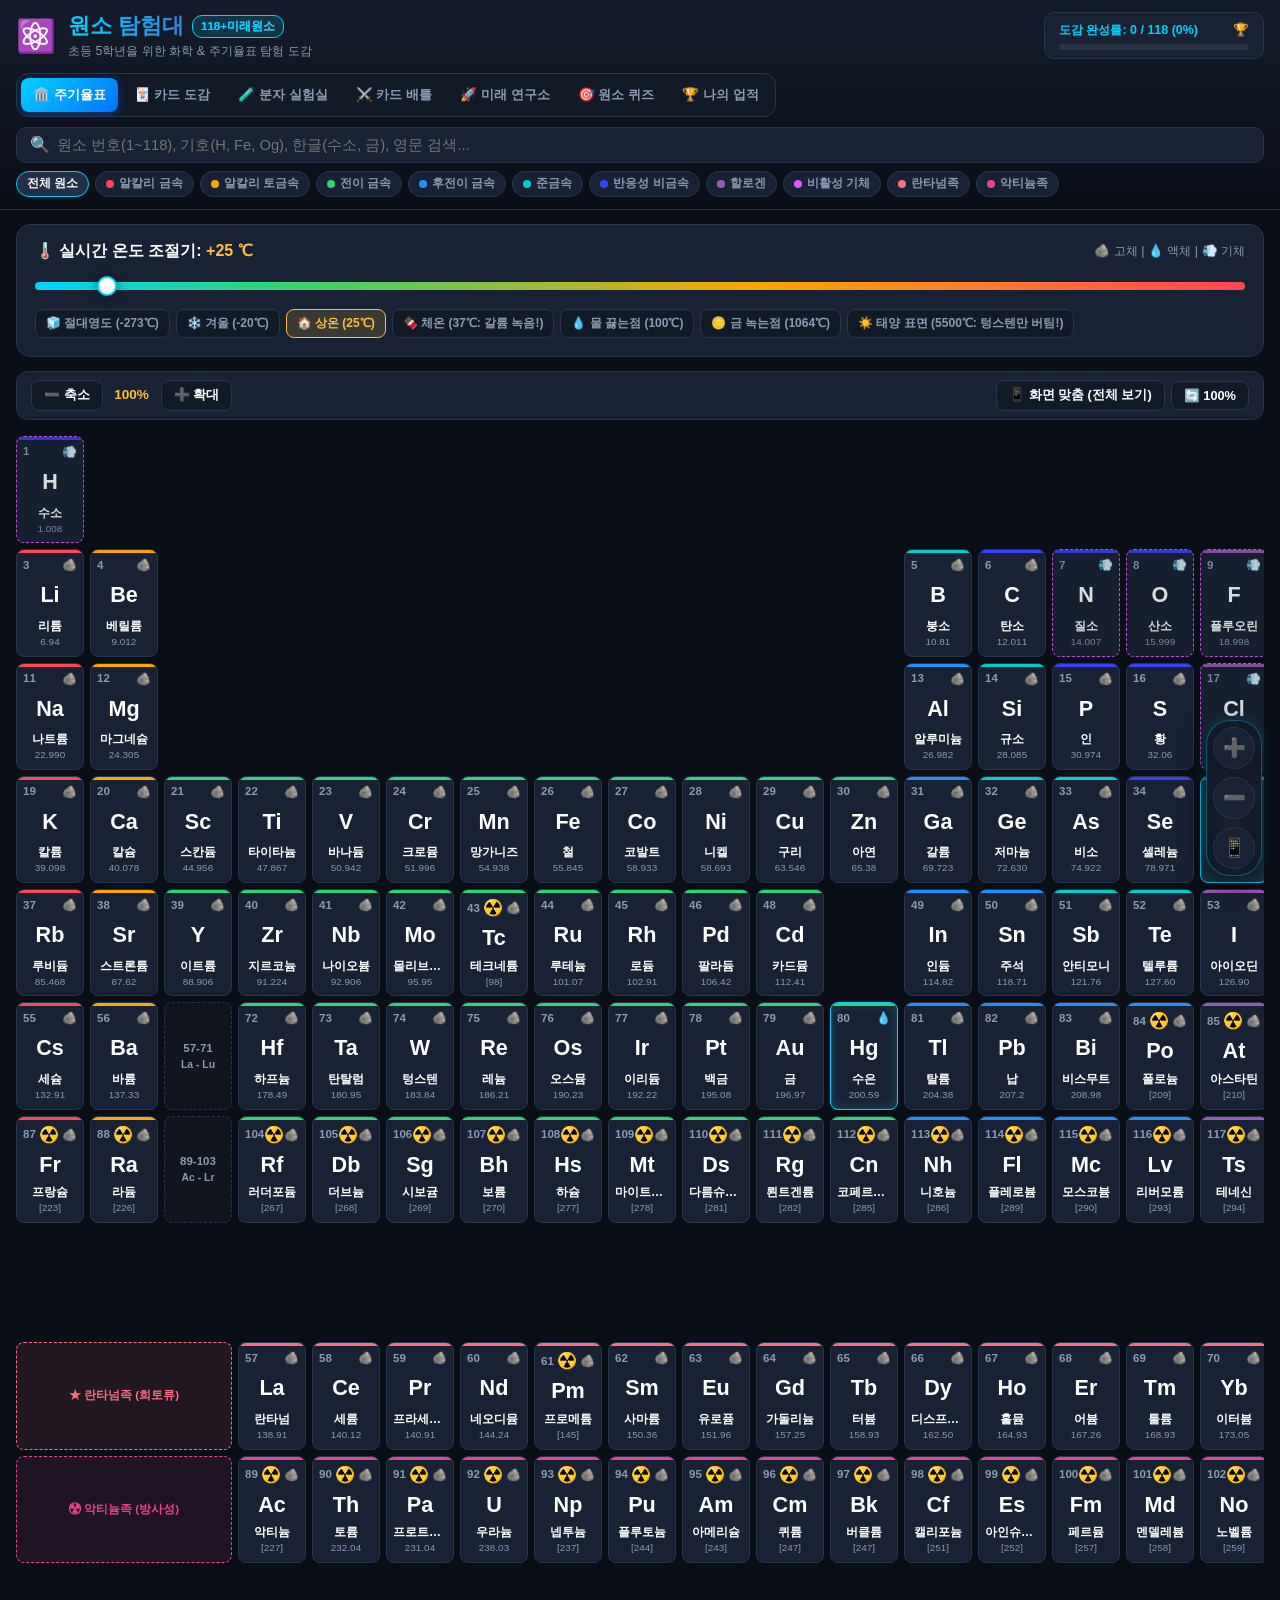
==== android/app/src/main/assets/www/index.html @ a55673cd "feat: 《나의 첫 주기율표 공부》 책 스타일 삽화 및 도감 개편" ====
<!DOCTYPE html>
<html lang="ko">
<head>
  <meta charset="UTF-8">
  <meta name="viewport" content="width=device-width, initial-scale=1.0, maximum-scale=1.0, user-scalable=no">
  <meta name="theme-color" content="#0a0e17">
  <meta name="description" content="초등학교 5학년을 위한 신나는 118개 원소 & 8주기 미래 원소 주기율표 탐험 앱">
  <meta http-equiv="Cache-Control" content="no-cache, no-store, must-revalidate">
  <meta http-equiv="Pragma" content="no-cache">
  <meta http-equiv="Expires" content="0">
  <title>원소 탐험대 : 118 원소 & 미지의 세계</title>
  <link rel="stylesheet" href="css/style.css?v=2.6.0">
  <link rel="manifest" href="manifest.json?v=2.6.0">
</head>
<body>

  <!-- 상단 헤더 -->
  <header class="app-header">
    <div class="header-top">
      <div class="app-branding">
        <div class="app-logo">⚛️</div>
        <div>
          <h1 class="app-title">원소 탐험대 <span class="title-badge">118+미래원소</span></h1>
          <p class="app-subtitle">초등 5학년을 위한 화학 & 주기율표 탐험 도감</p>
        </div>
      </div>

      <!-- 상단 도감 완성률 바 -->
      <div class="explorer-progress-box">
        <div class="progress-info-row">
          <span id="explorer-progress-label">도감 완성률: 0 / 118 (0%)</span>
          <span class="progress-trophy">🏆</span>
        </div>
        <div class="progress-track">
          <div id="explorer-progress-fill" class="progress-fill" style="width: 0%;"></div>
        </div>
      </div>

      <!-- 뷰 모드 탭 7개 -->
      <nav class="nav-tabs">
        <button class="nav-tab-btn active" data-view="view-table">🏛️ 주기율표</button>
        <button class="nav-tab-btn" data-view="view-cards">🃏 카드 도감</button>
        <button class="nav-tab-btn" data-view="view-molecule">🧪 분자 실험실</button>
        <button class="nav-tab-btn" data-view="view-battle">⚔️ 카드 배틀</button>
        <button class="nav-tab-btn" data-view="view-future">🚀 미래 연구소</button>
        <button class="nav-tab-btn" data-view="view-quiz">🎯 원소 퀴즈</button>
        <button class="nav-tab-btn" data-view="view-achievements">🏆 나의 업적</button>
      </nav>
    </div>

    <!-- 검색 & 필터 바 (테이블/도감 뷰에서만 노출) -->
    <div class="filter-bar">
      <div class="search-box-wrap">
        <span class="search-icon">🔍</span>
        <input type="text" id="search-input" class="search-input" placeholder="원소 번호(1~118), 기호(H, Fe, Og), 한글(수소, 금), 영문 검색...">
      </div>

      <div class="category-chips">
        <button class="chip-btn active" data-cat="all">전체 원소</button>
        <button class="chip-btn" data-cat="alkali-metal"><span class="dot" style="background:var(--cat-alkali-metal)"></span>알칼리 금속</button>
        <button class="chip-btn" data-cat="alkaline-earth"><span class="dot" style="background:var(--cat-alkaline-earth)"></span>알칼리 토금속</button>
        <button class="chip-btn" data-cat="transition-metal"><span class="dot" style="background:var(--cat-transition-metal)"></span>전이 금속</button>
        <button class="chip-btn" data-cat="post-transition"><span class="dot" style="background:var(--cat-post-transition)"></span>후전이 금속</button>
        <button class="chip-btn" data-cat="metalloid"><span class="dot" style="background:var(--cat-metalloid)"></span>준금속</button>
        <button class="chip-btn" data-cat="nonmetal"><span class="dot" style="background:var(--cat-nonmetal)"></span>반응성 비금속</button>
        <button class="chip-btn" data-cat="halogen"><span class="dot" style="background:var(--cat-halogen)"></span>할로겐</button>
        <button class="chip-btn" data-cat="noble-gas"><span class="dot" style="background:var(--cat-noble-gas)"></span>비활성 기체</button>
        <button class="chip-btn" data-cat="lanthanide"><span class="dot" style="background:var(--cat-lanthanide)"></span>란타넘족</button>
        <button class="chip-btn" data-cat="actinide"><span class="dot" style="background:var(--cat-actinide)"></span>악티늄족</button>
      </div>
    </div>
  </header>

  <!-- 메인 뷰 컨텐츠 영역 -->
  <main class="main-content">

    <!-- 1. 주기율표 뷰 (온도 슬라이더 포함) -->
    <section id="view-table" class="view-section active">
      <!-- 🌡️ 온도 조절기 바 -->
      <div class="temp-control-panel">
        <div class="temp-header">
          <span class="temp-title">🌡️ 실시간 온도 조절기: <b id="temp-display-val" style="color:var(--accent-gold);">+25 ℃</b></span>
          <span class="temp-legend">🪨 고체 | 💧 액체 | 💨 기체</span>
        </div>
        <div class="temp-slider-wrap">
          <input type="range" id="temp-slider-input" min="-273" max="5500" value="25" step="5" class="temp-slider">
        </div>
        <div class="temp-presets-row">
          <button class="temp-preset-btn" data-temp="-273">🧊 절대영도 (-273℃)</button>
          <button class="temp-preset-btn" data-temp="-20">❄️ 겨울 (-20℃)</button>
          <button class="temp-preset-btn active" data-temp="25">🏠 상온 (25℃)</button>
          <button class="temp-preset-btn" data-temp="37">🍫 체온 (37℃: 갈륨 녹음!)</button>
          <button class="temp-preset-btn" data-temp="100">💧 물 끓는점 (100℃)</button>
          <button class="temp-preset-btn" data-temp="1064">🪙 금 녹는점 (1064℃)</button>
          <button class="temp-preset-btn" data-temp="5500">☀️ 태양 표면 (5500℃: 텅스텐만 버팀!)</button>
        </div>
      </div>

      <!-- 🔍 주기율표 확대/축소(Zoom) 컨트롤 패널 -->
      <div class="table-zoom-panel">
        <div class="zoom-btn-group">
          <button class="zoom-btn btn-zoom-out" title="주기율표 축소">➖ 축소</button>
          <span class="zoom-display-val">100%</span>
          <button class="zoom-btn btn-zoom-in" title="주기율표 확대">➕ 확대</button>
        </div>
        <div class="zoom-preset-group">
          <button class="zoom-btn btn-zoom-fit" title="화면 폭에 딱 맞추기">📱 화면 맞춤 (전체 보기)</button>
          <button class="zoom-btn btn-zoom-reset" title="원래 크기">🔄 100%</button>
        </div>
      </div>

      <div class="table-scroll-container">
        <div id="periodic-zoom-wrapper" class="periodic-zoom-wrapper">
          <div id="periodic-grid" class="periodic-table-grid">
            <!-- JS에서 1~118번 원소 타일 자동 렌더링 -->
          </div>
        </div>
      </div>

      <!-- 📱 모바일 우측 하단 플로팅 줌 버튼 -->
      <div id="floating-zoom-bar" class="floating-zoom-bar">
        <button class="f-zoom-btn btn-zoom-in" title="확대">➕</button>
        <button class="f-zoom-btn btn-zoom-out" title="축소">➖</button>
        <button class="f-zoom-btn btn-zoom-fit" title="화면 맞춤">📱</button>
      </div>
    </section>

    <!-- 2. 카드 도감 뷰 -->
    <section id="view-cards" class="view-section">
      <div id="cards-grid" class="cards-grid">
        <!-- JS 렌더링 -->
      </div>
    </section>

    <!-- 3. 🧪 원소 연금술 분자 실험실 -->
    <section id="view-molecule" class="view-section">
      <div class="future-hero" style="background: linear-gradient(135deg, rgba(0, 210, 255, 0.15) 0%, rgba(24, 34, 52, 0.8) 100%); border-color: rgba(0, 210, 255, 0.3);">
        <div class="future-hero-title" style="color:var(--accent-cyan);">🧪 원소 연금술 결합 실험실</div>
        <div class="future-hero-desc">
          원소들을 비커에 넣고 화학 반응을 일으켜 물(H₂O), 소금(NaCl), 배터리, 다이아몬드 등 우리 주변의 신기한 물질을 직접 합성해보세요!
        </div>
      </div>

      <div class="beaker-lab-container">
        <!-- 비커 그래픽 스테이지 -->
        <div class="beaker-stage">
          <div id="beaker-graphic" class="beaker-graphic">
            <div class="beaker-liquid"></div>
            <div class="beaker-bubbles"></div>
            <div style="font-size:2rem; line-height:1; position:relative; z-index:5;">🧪</div>
          </div>
          <div id="beaker-slots" class="beaker-slots-row">
            <!-- 선택된 슬롯 3개 -->
          </div>
          <div class="beaker-action-row">
            <button id="clear-beaker-btn" class="modal-nav-btn">비우기 🗑️</button>
            <button id="craft-btn" class="fire-btn" style="background:linear-gradient(135deg, #00d2ff, #0072ff);">⚡ 화학 반응 시작!</button>
          </div>
        </div>

        <!-- 합성 결과 박스 -->
        <div id="craft-result-box" class="craft-result-card normal">
          👉 아래 원소 팔레트에서 원소를 터치해 비커에 넣고 반응 버튼을 누르세요!
        </div>

        <!-- 원소 선택 팔레트 -->
        <div class="palette-container">
          <div class="palette-title">🎨 결합용 원소 선택 트레이</div>
          <div id="molecule-palette" class="palette-grid">
            <!-- JS에서 주요 반응 원소 버튼들 렌더링 -->
          </div>
        </div>

        <!-- 발견한 화합물 컬렉션 도감 -->
        <div class="collection-container">
          <div class="collection-header">
            <span style="font-size:1.15rem; font-weight:800; color:var(--accent-gold);">📜 발견한 화합물 도감</span>
            <span id="discovered-mol-count" class="card-category-badge" style="background:#2ed573;">0 / 12개 발견</span>
          </div>
          <div id="molecule-collection-grid" class="molecule-grid">
            <!-- JS 렌더링 -->
          </div>
        </div>
      </div>
    </section>

    <!-- 4. ⚔️ 원소 카드 스탯 배틀 -->
    <section id="view-battle" class="view-section">
      <div class="future-hero" style="background: linear-gradient(135deg, rgba(232, 67, 147, 0.15) 0%, rgba(24, 34, 52, 0.8) 100%); border-color: rgba(232, 67, 147, 0.3);">
        <div class="future-hero-title" style="color:#ff6b81; display:flex; align-items:center; gap:8px;">
          <span>⚔️ 원소 카드 스탯 배틀 (Top Trumps)</span>
          <span style="font-size:0.75rem; background:rgba(0,210,255,0.2); border:1px solid var(--accent-cyan); color:var(--accent-cyan); padding:2px 8px; border-radius:10px; font-weight:800;">v2.3 전기전도도 & 카드교체 적용</span>
        </div>
        <div class="future-hero-desc">
          🔥 고온 내열(녹는점) vs ⚡ 전기 전도 파워 vs 💥 반응 폭발력 vs 💎 희귀도 가치!<br>
          원자 번호만으로는 예측 불가능한 4대 스탯으로 라이벌 카드를 공략하고, 대결 후 즉시 다음 상대를 뽑아보세요!
        </div>
      </div>

      <div class="battle-stage-container">
        <div class="battle-header-row">
          <div id="battle-score-badge" class="quiz-score-badge">승리: 0승 | 연속: 0콤보</div>
          <button id="battle-new-draw-btn" class="fire-btn" style="padding:8px 16px; font-size:0.9rem;">새 카드 뽑기 🎴</button>
        </div>

        <div id="battle-result-msg" class="battle-result-bar normal">
          👉 승리할 것 같은 나의 스탯을 터치해 대결을 시작하세요!
        </div>

        <div class="battle-arena">
          <div class="battle-side">
            <div class="side-label">🔵 나의 원소 카드</div>
            <div id="player-card-container"></div>
          </div>
          <div class="vs-divider">VS</div>
          <div class="battle-side">
            <div class="side-label">🔴 라이벌 원소 카드</div>
            <div id="rival-card-container"></div>
          </div>
        </div>
      </div>
    </section>

    <!-- 5. 🚀 미래 연구소 -->
    <section id="view-future" class="view-section">
      <div class="future-hero">
        <div class="future-hero-title">🚀 8주기 미래 원소 & 안정성의 섬 연구소</div>
        <div class="future-hero-desc">
          현재 인류가 공식 발견한 마지막 원소는 <b>118번 오가네손(Og)</b>입니다.<br>
          하지만 전 세계 최고의 핵물리학자들은 지금도 거대 입자 가속기를 돌려 
          <b>119번 우눈엔늄(Uue)</b>, <b>120번 우눈비늄(Ubn)</b>, 그리고 <b>'안정성의 섬'</b>을 찾고 있어요!
        </div>
      </div>

      <div class="collider-container">
        <div class="collider-title">⚡ 가상 입자 가속기 (Particle Collider Lab)</div>
        <p style="font-size:0.9rem; color:var(--text-muted); margin-bottom:16px;">
          이온 빔을 광속으로 가속해 무거운 표적에 충돌시켜 8주기 원소를 직접 합성해보세요!
        </p>

        <div class="collider-stage">
          <div id="particle-proj" class="beam-particle particle-projectile">Ca-48</div>
          <div style="font-size:1.5rem; color:var(--accent-cyan); font-weight:900;">💥 ➔ ⚡ ➔ 💥</div>
          <div id="particle-target" class="beam-particle particle-target">Cf-249</div>
        </div>

        <div class="collider-controls">
          <div class="selector-group">
            <span style="font-size:0.9rem; font-weight:700;">발사체 빔:</span>
            <select id="projectile-select" class="collider-select"></select>
          </div>
          <div style="font-size:1.4rem; color:var(--text-muted);">+</div>
          <div class="selector-group">
            <span style="font-size:0.9rem; font-weight:700;">표적 원자핵:</span>
            <select id="target-select" class="collider-select"></select>
          </div>
          <button id="fire-collider-btn" class="fire-btn">⚡ 입자 빔 광속 발사!</button>
        </div>

        <div id="collision-result" class="collision-result-box"></div>
      </div>

      <h3 style="font-size:1.25rem; font-weight:800; color:var(--accent-gold); margin-bottom:16px;">
        🌟 과학자들이 예측하는 8주기 가상 원소 도감
      </h3>
      <div id="future-elements-list" class="cards-grid"></div>
    </section>

    <!-- 6. 🎯 원소 퀴즈 -->
    <section id="view-quiz" class="view-section">
      <div class="quiz-container">
        <div class="quiz-header">
          <div>🎯 원소 마스터 도전 퀴즈</div>
          <div id="quiz-score-badge" class="quiz-score-badge">점수: 0점 | 🐣 초보 관찰자</div>
        </div>

        <div id="quiz-question-box" class="quiz-question">
          문제를 불러오는 중...
        </div>

        <div id="quiz-options-box" class="quiz-options"></div>
        <div id="quiz-feedback-box" class="quiz-feedback"></div>

        <div style="text-align:center; margin-top:16px;">
          <button id="quiz-next-btn" class="fire-btn" style="display:none; margin:0 auto; padding:10px 24px; font-size:1rem;">
            다음 문제 풀기 ➔
          </button>
        </div>
      </div>
    </section>

    <!-- 7. 🏆 나의 업적 도감 -->
    <section id="view-achievements" class="view-section">
      <div class="future-hero" style="background: linear-gradient(135deg, rgba(241, 196, 15, 0.15) 0%, rgba(24, 34, 52, 0.8) 100%); border-color: rgba(241, 196, 15, 0.3);">
        <div class="future-hero-title">🏆 원소 탐험대 업적 명예의 전당</div>
        <div class="future-hero-desc">
          원소를 탐험하고, 화합물을 합성하고, 퀴즈를 맞히며 특별한 칭호와 배지를 모아보세요!
        </div>
      </div>

      <div id="achievements-list-grid" class="achievements-grid">
        <!-- JS 렌더링 -->
      </div>
    </section>

  </main>

  <!-- 원소 상세 정보 모달 팝업: 《나의 첫 주기율표 공부》 인터랙티브 도감 북 -->
  <div id="element-modal-overlay" class="modal-overlay">
    <div id="detail-modal-box" class="detail-modal book-modal">
      
      <!-- 📖 책 상단 헤더 바 -->
      <div class="book-header-bar">
        <div class="book-title-meta">
          <span class="book-icon">📖</span>
          <span class="book-series-title">나의 첫 주기율표 공부 · 118 원소 도감</span>
          <span class="book-page-badge" id="modal-page-num">제 1장 · 수소 (1 / 118쪽)</span>
        </div>
        <div class="book-header-actions">
          <button id="speak-ko-btn" class="speak-btn" title="한글 발음 듣기">🔊 한국어</button>
          <button id="speak-en-btn" class="speak-btn" title="영어 발음 듣기">🔊 English</button>
          <button id="modal-close-btn" class="modal-close-btn" title="책 닫기">✕</button>
        </div>
      </div>

      <!-- 📖 펼쳐진 책 본문 (좌우 2열 또는 반응형 1열) -->
      <div class="book-spread-container">
        
        <!-- 📄 왼쪽 페이지: 비주얼 화보 & 제원 스펙 -->
        <div class="book-page book-left-page">
          <div class="page-corner-tag">PAGE 1 · VISUAL & SPEC</div>
          
          <!-- 갤러리 탭 전환 버튼 -->
          <div class="gallery-tab-row">
            <button class="gallery-tab-btn active" data-tab="tab-illust">🎨 책 속 그림</button>
            <button class="gallery-tab-btn" data-tab="tab-photo">📷 실물 사진</button>
            <button class="gallery-tab-btn" data-tab="tab-atom">🌀 원자 모형</button>
          </div>

          <!-- 1. 삽화 일러스트 화면 -->
          <div id="gallery-panel-illust" class="gallery-panel active">
            <div class="illust-stage">
              <div class="illust-big-icon" id="modal-illust-icon">🚀</div>
              <div class="illust-item-title" id="modal-illust-item">로켓 추진 연료 & 물(H₂O)</div>
            </div>
            <div class="illust-desc-box" id="modal-illust-desc">
              우주로 날아가는 로켓의 강력한 액체 연료이자, 우리 몸의 70%를 차지하는 생명의 물이에요!
            </div>
          </div>

          <!-- 2. 실물 사진 화면 -->
          <div id="gallery-panel-photo" class="gallery-panel">
            <div class="photo-stage">
              <img id="modal-real-photo-img" class="modal-real-photo" src="" alt="원소 실물 사진" onerror="this.style.display='none'; document.getElementById('photo-fallback-box').style.display='flex';">
              <div id="photo-fallback-box" class="photo-fallback-msg" style="display:none;">
                <span style="font-size:2rem;">📷</span>
                <span>오프라인 상태이거나 사진을 준비 중입니다.<br>🎨 '책 속 그림' 탭에서 생생한 삽화를 확인하세요!</span>
              </div>
            </div>
            <div class="photo-caption-box" id="modal-photo-caption">
              사진: 수소 기체 방전관의 보랏빛 빛
            </div>
          </div>

          <!-- 3. 보어 원자 모형 화면 -->
          <div id="gallery-panel-atom" class="gallery-panel">
            <div class="atom-canvas-stage">
              <div class="atom-canvas-wrap">
                <canvas id="atom-canvas" width="160" height="160"></canvas>
                <div class="canvas-hint">보어 원자 모형 (전자 껍질 공전 중)</div>
              </div>
            </div>
          </div>

          <!-- 원소 기본 제원 표 (책 속 팩트 시트) -->
          <div class="spec-table-card">
            <div class="spec-card-title">📋 원소 기본 제원 (Fast Facts)</div>
            <div class="spec-grid" id="modal-spec-grid">
              <!-- JS에서 생성 -->
            </div>
          </div>

          <!-- ⚠️ 위험도 & 빌런 등급 게이지 -->
          <div id="modal-hazard-section" class="hazard-card">
            <div class="section-label" style="color:#ffa502;">⚠️ 위험도 & 안전 등급 (Hazard Rating)</div>
            <div id="modal-hazard-content" class="hazard-display-grid"></div>
          </div>
        </div>

        <!-- 📄 오른쪽 페이지: 스토리텔링 본문 -->
        <div class="book-page book-right-page">
          <div class="page-corner-tag">PAGE 2 · STORYTELLING</div>

          <!-- 원소 제목 및 상징 배너 -->
          <div class="element-title-banner">
            <div class="banner-identity">
              <span class="banner-num-symbol" id="modal-elem-num">#1 H</span>
              <div class="banner-names">
                <span class="banner-name-ko" id="modal-elem-name-ko">수소</span>
                <span class="banner-name-en" id="modal-elem-name-en">Hydrogen</span>
              </div>
            </div>
            <div id="modal-badges" class="modal-badge-row"></div>
          </div>

          <!-- 1. 한 줄 이야기 -->
          <div class="book-story-section intro-section">
            <div class="book-quote-icon">“</div>
            <div id="modal-summary-text" class="book-summary-quote"></div>
          </div>

          <!-- 2. 일상 속 어디에 쓰일까? -->
          <div class="book-story-section uses-section">
            <div class="book-section-title">💡 1. 우리 주변 어디에 숨어 있을까? (일상 속 쓰임새)</div>
            <div id="modal-uses-text" class="book-section-body"></div>
          </div>

          <!-- 3. 어떻게 발견되었을까? -->
          <div class="book-story-section discovery-section">
            <div class="book-section-title">🔍 2. 어떻게 세상에 발견되었을까? (발견 비하인드)</div>
            <div id="modal-discovery-text" class="book-section-body"></div>
          </div>

          <!-- 4. 원소 기호와 이름의 비밀 -->
          <div id="modal-secret-section" class="book-story-section secret-section">
            <div class="book-section-title" style="color:var(--accent-gold);">🔤 3. 원소 기호와 이름의 비밀 (어원 이야기)</div>
            <div id="modal-secret-text" class="book-section-body"></div>
          </div>

          <!-- 5. 책 속 깜짝 놀라운 비밀! -->
          <div class="book-story-section funfact-section">
            <div class="book-section-title" style="color:#ff6b81;">🤯 4. 책 속 깜짝 놀라운 비밀! (Did You Know?)</div>
            <div id="modal-funfact-text" class="book-section-body"></div>
          </div>

          <!-- 6. 불꽃 반응 실험실 -->
          <div id="modal-flame-section" class="book-story-section flame-section">
            <div class="book-section-title" style="color:#ff4757;">🔥 5. 불꽃 반응 실험실 (Flame Test)</div>
            <div id="modal-flame-content" class="flame-display-box"></div>
          </div>

        </div>

      </div>

      <!-- 📖 책 하단 페이지 넘김 바 -->
      <div class="book-footer-nav">
        <button id="modal-prev-btn" class="book-nav-btn">◀ 이전 장 (원소)</button>
        <span class="book-nav-hint">⌨️ 키보드 좌우 방향키(◀, ▶)로 책장을 넘겨보세요</span>
        <button id="modal-next-btn" class="book-nav-btn">다음 장 (원소) ▶</button>
      </div>

    </div>
  </div>

  <!-- 자바스크립트 모듈 로드 (캐시 버스팅 적용 v2.6.0) -->
  <script src="js/elements-data.js?v=2.6.0"></script>
  <script src="js/temperature-slider.js?v=2.6.0"></script>
  <script src="js/atom-model.js?v=2.6.0"></script>
  <script src="js/molecule-lab.js?v=2.6.0"></script>
  <script src="js/card-battle.js?v=2.6.0"></script>
  <script src="js/achievements.js?v=2.6.0"></script>
  <script src="js/periodic-table.js?v=2.6.0"></script>
  <script src="js/future-lab.js?v=2.6.0"></script>
  <script src="js/quiz.js?v=2.6.0"></script>
  <script src="js/app.js?v=2.6.0"></script>
</body>
</html>
---- android/app/src/main/assets/www/css/style.css ----
/* 원소 탐험대 (Element Explorer) 통합 스타일시트 */
:root {
  --bg-primary: #0a0e17;
  --bg-secondary: #121927;
  --bg-card: #182234;
  --bg-card-hover: #222f48;
  --text-main: #f0f4fc;
  --text-muted: #8b9bb4;
  --text-bright: #ffffff;
  --border-color: #27354d;
  --accent-cyan: #00d2ff;
  --accent-gold: #ffbe3b;
  --accent-pink: #ff3385;
  --shadow-glow: 0 0 20px rgba(0, 210, 255, 0.25);

  /* 원소 계열별 색상 */
  --cat-alkali-metal: #ff4757;
  --cat-alkaline-earth: #ffa502;
  --cat-transition-metal: #2ed573;
  --cat-post-transition: #1e90ff;
  --cat-metalloid: #00cec9;
  --cat-nonmetal: #3742fa;
  --cat-halogen: #9b59b6;
  --cat-noble-gas: #e056fd;
  --cat-lanthanide: #ff6b81;
  --cat-actinide: #e84393;
  --cat-unknown: #747d8c;
  --cat-hypothetical: #f1c40f;
}

* {
  box-sizing: border-box;
  margin: 0;
  padding: 0;
  -webkit-tap-highlight-color: transparent;
  word-break: keep-all;
}

body {
  font-family: -apple-system, BlinkMacSystemFont, 'Pretendard', 'Segoe UI', Roboto, Helvetica, Arial, sans-serif;
  background-color: var(--bg-primary);
  color: var(--text-main);
  min-height: 100vh;
  line-height: 1.5;
  overflow-x: hidden;
}

/* 상단 헤더 */
.app-header {
  background: linear-gradient(180deg, #141c2c 0%, rgba(10, 14, 23, 0.98) 100%);
  border-bottom: 1px solid var(--border-color);
  position: sticky;
  top: 0;
  z-index: 100;
  backdrop-filter: blur(12px);
  padding: 10px 16px;
}

.header-top {
  display: flex;
  align-items: center;
  justify-content: space-between;
  max-width: 1440px;
  margin: 0 auto 10px;
  flex-wrap: wrap;
  gap: 12px;
}

.app-branding {
  display: flex;
  align-items: center;
  gap: 12px;
}

.app-logo {
  font-size: 2rem;
  line-height: 1;
}

.app-title {
  font-size: 1.35rem;
  font-weight: 900;
  background: linear-gradient(90deg, #00d2ff, #3a7bd5, #ff6b81);
  -webkit-background-clip: text;
  -webkit-text-fill-color: transparent;
  display: flex;
  align-items: center;
  gap: 8px;
}

.title-badge {
  font-size: 0.72rem;
  background: rgba(0, 210, 255, 0.15);
  border: 1px solid var(--accent-cyan);
  color: var(--accent-cyan);
  padding: 2px 8px;
  border-radius: 10px;
  -webkit-text-fill-color: var(--accent-cyan);
}

.app-subtitle {
  font-size: 0.78rem;
  color: var(--text-muted);
}

/* 상단 도감 진행도 바 */
.explorer-progress-box {
  background: var(--bg-card);
  border: 1px solid var(--border-color);
  padding: 8px 14px;
  border-radius: 10px;
  min-width: 220px;
}

.progress-info-row {
  display: flex;
  justify-content: space-between;
  font-size: 0.78rem;
  font-weight: 700;
  color: var(--accent-cyan);
  margin-bottom: 4px;
}

.progress-track {
  width: 100%;
  height: 6px;
  background: rgba(255, 255, 255, 0.08);
  border-radius: 3px;
  overflow: hidden;
}

.progress-fill {
  height: 100%;
  background: linear-gradient(90deg, #00d2ff, #00ff88);
  border-radius: 3px;
  transition: width 0.4s ease;
}

/* 네비게이션 탭 */
.nav-tabs {
  display: flex;
  background: var(--bg-secondary);
  padding: 4px;
  border-radius: 12px;
  border: 1px solid var(--border-color);
  gap: 4px;
  overflow-x: auto;
  scrollbar-width: none;
}

.nav-tab-btn {
  background: transparent;
  border: none;
  color: var(--text-muted);
  padding: 8px 12px;
  border-radius: 8px;
  font-size: 0.84rem;
  font-weight: 700;
  cursor: pointer;
  transition: all 0.2s;
  white-space: nowrap;
  display: flex;
  align-items: center;
  gap: 5px;
}

.nav-tab-btn:hover {
  color: var(--text-main);
  background: rgba(255, 255, 255, 0.06);
}

.nav-tab-btn.active {
  background: linear-gradient(135deg, #00d2ff 0%, #0072ff 100%);
  color: #fff;
  box-shadow: 0 4px 12px rgba(0, 114, 255, 0.35);
}

/* 필터 바 */
.filter-bar {
  max-width: 1440px;
  margin: 0 auto;
  display: flex;
  flex-direction: column;
  gap: 8px;
}

.search-box-wrap {
  position: relative;
  width: 100%;
}

.search-input {
  width: 100%;
  background: var(--bg-card);
  border: 1px solid var(--border-color);
  border-radius: 10px;
  padding: 9px 16px 9px 40px;
  font-size: 0.92rem;
  color: var(--text-bright);
  outline: none;
}

.search-input:focus {
  border-color: var(--accent-cyan);
  box-shadow: 0 0 10px rgba(0, 210, 255, 0.25);
}

.search-icon {
  position: absolute;
  left: 14px;
  top: 50%;
  transform: translateY(-50%);
  color: var(--text-muted);
}

.category-chips {
  display: flex;
  gap: 6px;
  overflow-x: auto;
  padding-bottom: 2px;
}

.chip-btn {
  background: var(--bg-card);
  border: 1px solid var(--border-color);
  color: var(--text-muted);
  padding: 4px 10px;
  border-radius: 16px;
  font-size: 0.74rem;
  font-weight: 700;
  cursor: pointer;
  white-space: nowrap;
  display: flex;
  align-items: center;
  gap: 5px;
}

.chip-btn .dot {
  width: 8px;
  height: 8px;
  border-radius: 50%;
}

.chip-btn.active {
  background: var(--bg-card-hover);
  color: var(--text-bright);
  border-color: var(--accent-cyan);
}

/* 🌡️ 온도 조절기 바 */
.temp-control-panel {
  background: var(--bg-card);
  border: 1px solid var(--border-color);
  border-radius: 14px;
  padding: 14px 18px;
  margin-bottom: 14px;
}

.temp-header {
  display: flex;
  justify-content: space-between;
  align-items: center;
  margin-bottom: 10px;
  flex-wrap: wrap;
  gap: 8px;
}

.temp-title {
  font-size: 1rem;
  font-weight: 800;
  color: var(--text-bright);
}

.temp-legend {
  font-size: 0.78rem;
  color: var(--text-muted);
}

.temp-slider-wrap {
  margin-bottom: 12px;
}

.temp-slider {
  width: 100%;
  -webkit-appearance: none;
  height: 8px;
  border-radius: 4px;
  background: linear-gradient(90deg, #00d2ff 0%, #2ed573 20%, #ffa502 60%, #ff4757 100%);
  outline: none;
}

.temp-slider::-webkit-slider-thumb {
  -webkit-appearance: none;
  width: 20px;
  height: 20px;
  border-radius: 50%;
  background: #ffffff;
  cursor: pointer;
  box-shadow: 0 0 10px rgba(0, 0, 0, 0.5);
  border: 2px solid var(--accent-cyan);
}

.temp-presets-row {
  display: flex;
  gap: 6px;
  overflow-x: auto;
  padding-bottom: 4px;
}

.temp-preset-btn {
  background: var(--bg-secondary);
  border: 1px solid var(--border-color);
  color: var(--text-muted);
  padding: 5px 10px;
  border-radius: 8px;
  font-size: 0.75rem;
  font-weight: 700;
  cursor: pointer;
  white-space: nowrap;
}

.temp-preset-btn:hover,
.temp-preset-btn.active {
  background: rgba(255, 190, 59, 0.15);
  border-color: var(--accent-gold);
  color: var(--accent-gold);
}

/* 주기율표 그리드 */
.table-scroll-container {
  overflow-x: auto;
  padding: 6px 0 24px;
  -webkit-overflow-scrolling: touch;
}

.periodic-table-grid {
  display: grid;
  grid-template-columns: repeat(18, minmax(68px, 1fr));
  grid-template-rows: repeat(10, minmax(78px, 1fr));
  gap: 6px;
  min-width: 1260px;
}

.element-tile {
  background: var(--bg-card);
  border: 1px solid var(--border-color);
  border-radius: 8px;
  padding: 6px;
  display: flex;
  flex-direction: column;
  justify-content: space-between;
  cursor: pointer;
  transition: all 0.2s cubic-bezier(0.4, 0, 0.2, 1);
  position: relative;
  overflow: hidden;
  user-select: none;
}

.element-tile::before {
  content: '';
  position: absolute;
  top: 0;
  left: 0;
  right: 0;
  height: 3px;
  background: var(--tile-color, var(--border-color));
}

.element-tile:hover {
  transform: translateY(-4px) scale(1.04);
  z-index: 10;
  border-color: var(--tile-color, var(--accent-cyan));
  box-shadow: 0 8px 20px rgba(0, 0, 0, 0.4), 0 0 15px var(--tile-glow, rgba(0, 210, 255, 0.3));
}

.element-tile.dimmed {
  opacity: 0.2;
  filter: grayscale(80%);
}

.element-tile.highlighted {
  box-shadow: 0 0 16px var(--accent-gold);
  border-color: var(--accent-gold);
}

/* 온도에 따른 타일 상태 시각화 */
.element-tile.state-liquid {
  box-shadow: inset 0 0 12px rgba(0, 210, 255, 0.25);
  border-color: #00d2ff;
}
.element-tile.state-gas {
  opacity: 0.85;
  border-style: dashed;
  border-color: #e056fd;
}

.tile-top {
  display: flex;
  justify-content: space-between;
  align-items: center;
}

.tile-num {
  font-size: 0.72rem;
  font-weight: 700;
  color: var(--text-muted);
}

.temp-state-icon {
  font-size: 0.75rem;
}

.tile-symbol {
  font-size: 1.35rem;
  font-weight: 900;
  color: var(--text-bright);
  text-align: center;
  margin: 2px 0;
}

.tile-bottom {
  text-align: center;
}

.tile-name {
  font-size: 0.75rem;
  font-weight: 700;
  color: var(--text-bright);
  white-space: nowrap;
  overflow: hidden;
  text-overflow: ellipsis;
}

.tile-mass {
  font-size: 0.62rem;
  color: var(--text-muted);
}

.group-holder-cell {
  background: rgba(255, 255, 255, 0.03);
  border: 1px dashed var(--border-color);
  border-radius: 8px;
  display: flex;
  flex-direction: column;
  justify-content: center;
  align-items: center;
  text-align: center;
  padding: 6px;
  font-size: 0.72rem;
  font-weight: 700;
  color: var(--text-muted);
}

/* 계열별 색상 클래스 */
.cat-alkali-metal { --tile-color: var(--cat-alkali-metal); --tile-glow: rgba(255, 71, 87, 0.4); }
.cat-alkaline-earth { --tile-color: var(--cat-alkaline-earth); --tile-glow: rgba(255, 165, 2, 0.4); }
.cat-transition-metal { --tile-color: var(--cat-transition-metal); --tile-glow: rgba(46, 213, 115, 0.4); }
.cat-post-transition { --tile-color: var(--cat-post-transition); --tile-glow: rgba(30, 144, 255, 0.4); }
.cat-metalloid { --tile-color: var(--cat-metalloid); --tile-glow: rgba(0, 206, 201, 0.4); }
.cat-nonmetal { --tile-color: var(--cat-nonmetal); --tile-glow: rgba(55, 66, 250, 0.4); }
.cat-halogen { --tile-color: var(--cat-halogen); --tile-glow: rgba(155, 89, 182, 0.4); }
.cat-noble-gas { --tile-color: var(--cat-noble-gas); --tile-glow: rgba(224, 86, 253, 0.4); }
.cat-lanthanide { --tile-color: var(--cat-lanthanide); --tile-glow: rgba(255, 107, 129, 0.4); }
.cat-actinide { --tile-color: var(--cat-actinide); --tile-glow: rgba(232, 67, 147, 0.4); }
.cat-hypothetical-alkali,
.cat-hypothetical-alkaline-earth,
.cat-hypothetical-superactinide { --tile-color: var(--cat-hypothetical); --tile-glow: rgba(241, 196, 15, 0.5); }

/* 메인 컨테이너 */
.main-content {
  max-width: 1440px;
  margin: 0 auto;
  padding: 14px 16px 30px;
}

.view-section {
  display: none;
}
.view-section.active {
  display: block;
}

/* 🧪 분자 실험실 스타일 */
.beaker-lab-container {
  display: flex;
  flex-direction: column;
  gap: 20px;
}

.beaker-stage {
  background: #080d16;
  border: 1px solid var(--border-color);
  border-radius: 16px;
  padding: 24px;
  display: flex;
  flex-direction: column;
  align-items: center;
  position: relative;
  overflow: hidden;
}

.beaker-graphic {
  width: 90px;
  height: 90px;
  border-radius: 50%;
  background: rgba(0, 210, 255, 0.1);
  border: 2px solid var(--accent-cyan);
  display: flex;
  align-items: center;
  justify-content: center;
  margin-bottom: 16px;
  transition: all 0.3s;
}

.beaker-graphic.reacting {
  animation: shake-bubble 0.5s infinite;
  box-shadow: 0 0 35px #00d2ff, inset 0 0 20px #ff0077;
}

@keyframes shake-bubble {
  0% { transform: scale(1) rotate(0deg); }
  25% { transform: scale(1.1) rotate(5deg); }
  50% { transform: scale(0.95) rotate(-5deg); }
  75% { transform: scale(1.08) rotate(4deg); }
  100% { transform: scale(1) rotate(0deg); }
}

.beaker-slots-row {
  display: flex;
  gap: 12px;
  margin-bottom: 18px;
  flex-wrap: wrap;
  justify-content: center;
}

.beaker-slot {
  width: 90px;
  height: 90px;
  border: 2px dashed var(--border-color);
  border-radius: 14px;
  display: flex;
  align-items: center;
  justify-content: center;
  background: var(--bg-secondary);
}

.slot-empty {
  font-size: 0.75rem;
  color: var(--text-muted);
  text-align: center;
}

.slot-elem {
  width: 100%;
  height: 100%;
  border-radius: 12px;
  display: flex;
  flex-direction: column;
  align-items: center;
  justify-content: center;
  background: var(--tile-color, var(--accent-cyan));
  color: #fff;
  position: relative;
  cursor: pointer;
}

.slot-sym { font-size: 1.4rem; font-weight: 900; }
.slot-name { font-size: 0.75rem; font-weight: 700; }
.slot-remove {
  position: absolute;
  top: 4px;
  right: 6px;
  font-size: 0.8rem;
  opacity: 0.8;
}

.beaker-action-row {
  display: flex;
  gap: 12px;
}

.craft-result-card {
  padding: 16px 20px;
  border-radius: 14px;
  background: var(--bg-card);
  border: 1px solid var(--border-color);
  display: flex;
  align-items: center;
  gap: 16px;
}
.craft-result-card.success {
  border-color: #2ed573;
  background: rgba(46, 213, 115, 0.1);
}
.craft-result-card.fail {
  border-color: #ff4757;
  background: rgba(255, 71, 87, 0.1);
}
.cr-icon { font-size: 2.2rem; }
.cr-title { font-size: 1.1rem; font-weight: 800; color: #fff; }
.cr-formula { font-size: 1.25rem; font-weight: 900; }
.cr-desc { font-size: 0.9rem; color: var(--text-main); margin-top: 4px; }

.palette-container {
  background: var(--bg-card);
  border: 1px solid var(--border-color);
  border-radius: 14px;
  padding: 16px;
}
.palette-title { font-size: 1rem; font-weight: 800; margin-bottom: 12px; color: var(--accent-cyan); }
.palette-grid {
  display: flex;
  flex-wrap: wrap;
  gap: 8px;
}
.palette-elem-btn {
  background: var(--bg-secondary);
  border: 1px solid var(--tile-color, var(--border-color));
  padding: 8px 12px;
  border-radius: 10px;
  color: #fff;
  cursor: pointer;
  display: flex;
  align-items: center;
  gap: 6px;
  transition: all 0.2s;
}
.palette-elem-btn:hover {
  transform: scale(1.08);
  box-shadow: 0 0 12px var(--tile-color);
}
.p-sym { font-weight: 900; font-size: 1.1rem; }
.p-name { font-size: 0.78rem; }

.collection-container {
  background: var(--bg-card);
  border: 1px solid var(--border-color);
  border-radius: 14px;
  padding: 18px;
}
.collection-header {
  display: flex;
  justify-content: space-between;
  align-items: center;
  margin-bottom: 14px;
}
.molecule-grid {
  display: grid;
  grid-template-columns: repeat(auto-fill, minmax(220px, 1fr));
  gap: 12px;
}
.molecule-badge-card {
  background: var(--bg-secondary);
  border: 1px solid var(--border-color);
  border-radius: 12px;
  padding: 12px;
  display: flex;
  align-items: center;
  gap: 12px;
}
.molecule-badge-card.locked { opacity: 0.4; }
.molecule-badge-card.found { border-color: #2ed573; box-shadow: 0 0 10px rgba(46, 213, 115, 0.2); }
.m-icon { font-size: 1.8rem; }
.m-name { font-size: 0.9rem; font-weight: 800; }
.m-formula { font-size: 0.8rem; font-weight: 700; color: var(--accent-cyan); }

/* ⚔️ 카드 배틀 스타일 */
.battle-stage-container {
  background: var(--bg-card);
  border: 1px solid var(--border-color);
  border-radius: 16px;
  padding: 24px;
}
.battle-header-row {
  display: flex;
  justify-content: space-between;
  align-items: center;
  margin-bottom: 16px;
}
.battle-result-bar {
  padding: 12px 16px;
  border-radius: 10px;
  font-weight: 800;
  text-align: center;
  margin-bottom: 20px;
}
.battle-result-bar.win { background: rgba(46, 213, 115, 0.2); border: 1px solid #2ed573; color: #2ed573; }
.battle-result-bar.lose { background: rgba(255, 71, 87, 0.2); border: 1px solid #ff4757; color: #ff4757; }
.battle-result-bar.draw { background: rgba(255, 190, 59, 0.2); border: 1px solid var(--accent-gold); color: var(--accent-gold); }
.battle-result-bar.normal { background: var(--bg-secondary); color: var(--text-main); }

.battle-arena {
  display: flex;
  align-items: center;
  justify-content: space-around;
  gap: 20px;
  flex-wrap: wrap;
}
.battle-side {
  flex: 1;
  min-width: 260px;
  max-width: 320px;
}
.side-label {
  font-size: 0.95rem;
  font-weight: 800;
  text-align: center;
  margin-bottom: 10px;
  color: var(--text-bright);
}
.vs-divider {
  font-size: 2rem;
  font-weight: 900;
  color: var(--accent-gold);
  text-shadow: 0 0 15px rgba(255, 190, 59, 0.5);
}

.battle-card-box {
  background: var(--bg-secondary);
  border: 2px solid var(--tile-color, var(--border-color));
  border-radius: 16px;
  padding: 18px;
  box-shadow: 0 10px 30px rgba(0, 0, 0, 0.5);
  display: flex;
  flex-direction: column;
  align-items: center;
}
.bcard-top {
  display: flex;
  justify-content: space-between;
  width: 100%;
  font-size: 0.8rem;
  font-weight: 800;
  color: var(--text-muted);
}
.bcard-symbol {
  font-size: 2.8rem;
  font-weight: 900;
  color: #fff;
  margin: 6px 0;
}
.bcard-name {
  font-size: 1.1rem;
  font-weight: 800;
  color: var(--text-bright);
  margin-bottom: 14px;
}
.bcard-stats {
  width: 100%;
  display: flex;
  flex-direction: column;
  gap: 8px;
}
.bstat-row {
  display: flex;
  justify-content: space-between;
  align-items: center;
  padding: 8px 12px;
  background: rgba(255, 255, 255, 0.05);
  border-radius: 8px;
  font-size: 0.88rem;
  transition: all 0.2s;
  flex-wrap: wrap;
  gap: 4px;
}
.stat-rule {
  font-size: 0.72rem;
  color: var(--text-muted);
}
.affinity-tag {
  font-size: 0.75rem;
  font-weight: 800;
  padding: 3px 10px;
  border-radius: 10px;
  margin-bottom: 10px;
  animation: pulse-glow 1.5s infinite alternate;
}
.affinity-tag.advantage {
  background: rgba(255, 190, 59, 0.18);
  border: 1px solid var(--accent-gold);
  color: var(--accent-gold);
}
  transition: all 0.2s;
}
#player-card-container .bstat-row:hover {
  background: rgba(0, 210, 255, 0.2);
  border: 1px solid var(--accent-cyan);
  transform: translateX(4px);
}
.stat-name { font-weight: 700; color: var(--text-muted); }
.stat-val { font-weight: 800; color: var(--text-bright); }

/* 🏆 업적 목록 스타일 */
.achievements-grid {
  display: grid;
  grid-template-columns: repeat(auto-fill, minmax(280px, 1fr));
  gap: 14px;
}
.achievement-item {
  background: var(--bg-card);
  border: 1px solid var(--border-color);
  border-radius: 14px;
  padding: 16px;
  display: flex;
  align-items: center;
  gap: 14px;
}
.achievement-item.unlocked {
  border-color: var(--accent-gold);
  background: linear-gradient(135deg, rgba(255, 190, 59, 0.1) 0%, rgba(24, 34, 52, 0.8) 100%);
}
.achievement-item.locked { opacity: 0.45; }
.ach-icon { font-size: 2rem; }
.ach-name { font-size: 1rem; font-weight: 800; color: #fff; margin-bottom: 2px; }
.ach-desc { font-size: 0.82rem; color: var(--text-muted); }

/* 업적 토스트 알림 */
.achievement-toast {
  position: fixed;
  bottom: 24px;
  right: 24px;
  background: #182234;
  border: 2px solid var(--accent-gold);
  box-shadow: 0 10px 30px rgba(0,0,0,0.7), 0 0 20px rgba(255, 190, 59, 0.4);
  padding: 14px 20px;
  border-radius: 14px;
  display: flex;
  align-items: center;
  gap: 12px;
  z-index: 2000;
  transform: translateY(100px);
  opacity: 0;
  transition: all 0.3s cubic-bezier(0.34, 1.56, 0.64, 1);
}
.achievement-toast.show {
  transform: translateY(0);
  opacity: 1;
}
.at-icon { font-size: 2rem; }
.at-title { font-size: 0.95rem; font-weight: 900; color: var(--accent-gold); }
.at-desc { font-size: 0.82rem; color: #fff; }

/* 🌀 보어 원자 모형 캔버스 */
.atom-canvas-wrap {
  display: flex;
  flex-direction: column;
  align-items: center;
}
#atom-canvas {
  width: 140px;
  height: 140px;
  background: transparent;
}
.canvas-hint {
  font-size: 0.68rem;
  color: var(--text-muted);
  margin-top: 2px;
}

/* 🃏 도감 카드 뷰 (《나의 첫 주기율표 공부》 책 스타일 카드) */
.cards-grid {
  display: grid;
  grid-template-columns: repeat(auto-fill, minmax(290px, 1fr));
  gap: 20px;
  padding: 12px 0 24px;
}
.element-card {
  background: var(--bg-card);
  border: 1px solid var(--border-color);
  border-radius: 18px;
  cursor: pointer;
  display: flex;
  flex-direction: column;
  overflow: hidden;
  transition: transform 0.25s cubic-bezier(0.4, 0, 0.2, 1), box-shadow 0.25s ease, border-color 0.25s ease;
  box-shadow: 0 4px 16px rgba(0, 0, 0, 0.25);
}
.element-card:hover {
  transform: translateY(-6px);
  background: var(--bg-card-hover);
  border-color: var(--card-color, var(--accent-cyan));
  box-shadow: 0 14px 28px rgba(0, 0, 0, 0.45);
}

/* 🎨 책 삽화 커버 영역 */
.card-book-cover {
  position: relative;
  background: linear-gradient(145deg, rgba(255, 255, 255, 0.08) 0%, rgba(10, 14, 23, 0.8) 100%), var(--card-color, #1a2639);
  padding: 12px 14px 10px;
  display: flex;
  flex-direction: column;
  justify-content: space-between;
  min-height: 145px;
  border-bottom: 1px solid rgba(255, 255, 255, 0.08);
}
.card-cover-top {
  display: flex;
  justify-content: space-between;
  align-items: center;
  position: relative;
  z-index: 2;
}
.card-num-emblem {
  font-size: 0.85rem;
  font-weight: 900;
  color: #fff;
  background: rgba(0, 0, 0, 0.4);
  backdrop-filter: blur(4px);
  padding: 3px 9px;
  border-radius: 12px;
  border: 1px solid rgba(255, 255, 255, 0.15);
  letter-spacing: 0.5px;
}
.card-cover-art-stage {
  display: flex;
  align-items: center;
  justify-content: center;
  position: relative;
  margin: 6px 0;
  gap: 12px;
}
.card-art-circle {
  width: 68px;
  height: 68px;
  border-radius: 50%;
  background: radial-gradient(circle, rgba(255, 255, 255, 0.25) 0%, rgba(0, 0, 0, 0.35) 100%);
  border: 2px solid rgba(255, 255, 255, 0.25);
  display: flex;
  align-items: center;
  justify-content: center;
  box-shadow: 0 6px 18px rgba(0, 0, 0, 0.4);
  transition: transform 0.25s ease;
}
.element-card:hover .card-art-circle {
  transform: scale(1.08) rotate(5deg);
}
.card-art-icon {
  font-size: 2.2rem;
  line-height: 1;
  filter: drop-shadow(0 2px 8px rgba(0, 0, 0, 0.5));
}
.card-photo-thumb {
  width: 58px;
  height: 58px;
  border-radius: 12px;
  object-fit: cover;
  border: 2px solid rgba(255, 255, 255, 0.3);
  box-shadow: 0 4px 14px rgba(0, 0, 0, 0.5);
  background: #0a0e17;
  transition: transform 0.25s ease;
}
.element-card:hover .card-photo-thumb {
  transform: scale(1.06);
}
.card-cover-bottom {
  display: flex;
  justify-content: center;
  position: relative;
  z-index: 2;
}
.card-item-tag {
  display: inline-flex;
  align-items: center;
  gap: 6px;
  background: rgba(0, 0, 0, 0.55);
  backdrop-filter: blur(6px);
  border: 1px solid rgba(255, 255, 255, 0.18);
  padding: 4px 10px;
  border-radius: 12px;
  font-size: 0.76rem;
  font-weight: 800;
  color: #fff;
  max-width: 95%;
  white-space: nowrap;
  overflow: hidden;
  text-overflow: ellipsis;
}
.card-item-tag .item-icon { font-size: 0.88rem; }
.card-item-tag .item-text { color: var(--accent-gold); }

/* 📖 책 본문 텍스트 영역 */
.card-book-content {
  padding: 14px 16px 16px;
  display: flex;
  flex-direction: column;
  gap: 10px;
  flex-grow: 1;
}
.card-header {
  display: flex;
  justify-content: space-between;
  align-items: flex-start;
  margin-bottom: 2px;
}
.card-identity { display: flex; align-items: baseline; gap: 8px; }
.card-name-ko { font-size: 1.15rem; font-weight: 900; color: var(--text-bright); }
.card-name-en { font-size: 0.8rem; color: var(--text-muted); font-weight: 600; }
.card-category-badge { font-size: 0.72rem; padding: 3px 9px; border-radius: 10px; font-weight: 800; color: #fff; }

.card-summary {
  font-size: 0.88rem;
  color: var(--text-bright);
  line-height: 1.45;
  font-style: italic;
  opacity: 0.95;
}
.card-uses-highlight {
  background: rgba(241, 196, 15, 0.08);
  border-left: 3px solid var(--accent-gold);
  padding: 6px 10px;
  border-radius: 0 8px 8px 0;
  font-size: 0.8rem;
  line-height: 1.4;
  color: var(--text-main);
}
.card-uses-highlight .uses-lead {
  font-weight: 800;
  color: var(--accent-gold);
  margin-right: 4px;
}
.card-symbol-hint {
  font-size: 0.76rem;
  color: var(--text-muted);
  line-height: 1.35;
  background: rgba(255, 255, 255, 0.03);
  padding: 5px 8px;
  border-radius: 6px;
}
.card-tags { display: flex; flex-wrap: wrap; gap: 6px; font-size: 0.72rem; margin-top: auto; }
.card-tag { background: rgba(255, 255, 255, 0.06); padding: 3px 8px; border-radius: 6px; color: var(--text-muted); }

/* 미래 연구소 */
.future-hero {
  background: linear-gradient(135deg, rgba(241, 196, 15, 0.15) 0%, rgba(26, 38, 57, 0.8) 100%);
  border: 1px solid rgba(241, 196, 15, 0.35);
  border-radius: 16px;
  padding: 24px;
  margin-bottom: 24px;
}
.future-hero-title { font-size: 1.6rem; font-weight: 900; color: var(--accent-gold); margin-bottom: 8px; }
.future-hero-desc { font-size: 0.95rem; color: var(--text-main); line-height: 1.6; }
.collider-container { background: var(--bg-card); border: 1px solid var(--border-color); border-radius: 16px; padding: 24px; margin-bottom: 30px; }
.collider-title { font-size: 1.25rem; font-weight: 800; color: var(--accent-cyan); margin-bottom: 16px; }
.collider-stage { background: #060910; border: 2px dashed #1f2d42; border-radius: 14px; padding: 20px; min-height: 160px; display: flex; align-items: center; justify-content: space-around; margin-bottom: 20px; }
.beam-particle { width: 70px; height: 70px; border-radius: 50%; display: flex; justify-content: center; align-items: center; font-weight: 800; font-size: 1.1rem; }
.particle-projectile { background: radial-gradient(circle, #00d2ff, #0066cc); color: #fff; }
.particle-target { background: radial-gradient(circle, #ff6b81, #c0392b); color: #fff; }
.collider-controls { display: flex; gap: 16px; flex-wrap: wrap; align-items: center; justify-content: space-between; }
.selector-group { display: flex; align-items: center; gap: 8px; }
.collider-select { background: var(--bg-secondary); border: 1px solid var(--border-color); color: var(--text-bright); padding: 10px 14px; border-radius: 8px; font-size: 0.95rem; }
.fire-btn { background: linear-gradient(135deg, #ff9900, #ff5500); color: #fff; border: none; padding: 12px 28px; border-radius: 10px; font-size: 1.05rem; font-weight: 800; cursor: pointer; transition: all 0.2s; box-shadow: 0 4px 15px rgba(255, 85, 0, 0.4); }
.fire-btn:hover { transform: scale(1.04); }
.collision-result-box { margin-top: 20px; padding: 16px; border-radius: 12px; background: var(--bg-secondary); border: 1px solid var(--border-color); display: none; }
.collision-result-box.active { display: block; }

/* 퀴즈 */
.quiz-container { max-width: 680px; margin: 10px auto; background: var(--bg-card); border: 1px solid var(--border-color); border-radius: 18px; padding: 28px; box-shadow: 0 12px 32px rgba(0, 0, 0, 0.5); }
.quiz-header { display: flex; justify-content: space-between; align-items: center; margin-bottom: 20px; padding-bottom: 14px; border-bottom: 1px solid var(--border-color); gap: 12px; flex-wrap: wrap; }
.quiz-score-badge { background: rgba(0, 210, 255, 0.15); border: 1px solid var(--accent-cyan); color: var(--accent-cyan); padding: 6px 14px; border-radius: 20px; font-weight: 800; font-size: 0.88rem; }
.quiz-question { font-size: 1.25rem; font-weight: 800; color: var(--text-bright); margin-bottom: 24px; line-height: 1.5; text-align: center; }
.quiz-options { display: flex; flex-direction: column; gap: 12px; margin-bottom: 20px; }
.quiz-option-btn { background: var(--bg-secondary); border: 1px solid var(--border-color); color: var(--text-main); padding: 14px 20px; border-radius: 12px; font-size: 1rem; font-weight: 700; cursor: pointer; text-align: left; transition: all 0.2s; }
.quiz-option-btn:hover { background: var(--bg-card-hover); border-color: var(--accent-cyan); color: var(--text-bright); }
.quiz-option-btn.correct { background: rgba(46, 213, 115, 0.25) !important; border-color: #2ed573 !important; color: #fff !important; }
.quiz-option-btn.wrong { background: rgba(255, 71, 87, 0.25) !important; border-color: #ff4757 !important; color: #fff !important; }
.quiz-feedback { text-align: center; font-size: 1rem; font-weight: 700; margin: 12px 0; min-height: 24px; }

/* 📖 《나의 첫 주기율표 공부》 인터랙티브 도감 북 모달 */
.modal-overlay {
  position: fixed;
  top: 0;
  left: 0;
  width: 100%;
  height: 100%;
  background: rgba(4, 7, 13, 0.88);
  backdrop-filter: blur(10px);
  z-index: 1000;
  display: flex;
  justify-content: center;
  align-items: center;
  padding: 16px;
  opacity: 0;
  pointer-events: none;
  transition: opacity 0.25s ease;
}
.modal-overlay.active { opacity: 1; pointer-events: auto; }

.detail-modal.book-modal {
  background: #0d131f;
  border: 1.5px solid var(--modal-color, var(--accent-cyan));
  border-radius: 22px;
  width: 100%;
  max-width: 980px;
  max-height: 92vh;
  box-shadow: 0 24px 60px rgba(0, 0, 0, 0.8), 0 0 30px rgba(0, 210, 255, 0.15);
  display: flex;
  flex-direction: column;
  overflow: hidden;
}

/* 📖 책 상단 헤더 바 */
.book-header-bar {
  background: linear-gradient(90deg, rgba(255, 255, 255, 0.06) 0%, rgba(255, 255, 255, 0.02) 100%);
  border-bottom: 1px solid var(--border-color);
  padding: 14px 20px;
  display: flex;
  justify-content: space-between;
  align-items: center;
  gap: 12px;
  flex-wrap: wrap;
}
.book-title-meta {
  display: flex;
  align-items: center;
  gap: 10px;
}
.book-icon { font-size: 1.3rem; }
.book-series-title {
  font-size: 0.95rem;
  font-weight: 800;
  color: var(--text-bright);
  letter-spacing: -0.2px;
}
.book-page-badge {
  font-size: 0.8rem;
  font-weight: 700;
  color: var(--accent-gold);
  background: rgba(241, 196, 15, 0.12);
  border: 1px solid rgba(241, 196, 15, 0.3);
  padding: 3px 10px;
  border-radius: 12px;
}
.book-header-actions {
  display: flex;
  align-items: center;
  gap: 8px;
}
.modal-close-btn {
  background: rgba(255, 255, 255, 0.1);
  border: 1px solid rgba(255, 255, 255, 0.15);
  color: var(--text-bright);
  width: 32px;
  height: 32px;
  border-radius: 50%;
  font-size: 1.1rem;
  cursor: pointer;
  display: flex;
  align-items: center;
  justify-content: center;
  transition: all 0.2s;
}
.modal-close-btn:hover {
  background: rgba(255, 71, 87, 0.8);
  color: #fff;
  transform: rotate(90deg);
}

/* 📖 양면 책 본문 컨테이너 */
.book-spread-container {
  display: grid;
  grid-template-columns: 1fr 1.25fr;
  gap: 20px;
  padding: 20px;
  overflow-y: auto;
  flex-grow: 1;
}

/* 📄 왼쪽 페이지 (비주얼 & 스펙) */
.book-page {
  display: flex;
  flex-direction: column;
  gap: 16px;
}
.book-left-page {
  border-right: 1px dashed rgba(255, 255, 255, 0.12);
  padding-right: 20px;
}
.page-corner-tag {
  font-size: 0.7rem;
  font-weight: 800;
  color: var(--text-muted);
  letter-spacing: 1px;
}

/* 갤러리 탭 버튼 */
.gallery-tab-row {
  display: flex;
  background: rgba(0, 0, 0, 0.4);
  padding: 4px;
  border-radius: 12px;
  gap: 4px;
  border: 1px solid var(--border-color);
}
.gallery-tab-btn {
  flex: 1;
  background: transparent;
  border: none;
  color: var(--text-muted);
  padding: 8px 10px;
  font-size: 0.82rem;
  font-weight: 800;
  border-radius: 8px;
  cursor: pointer;
  transition: all 0.2s;
}
.gallery-tab-btn:hover { color: var(--text-bright); }
.gallery-tab-btn.active {
  background: var(--card-color, var(--accent-cyan));
  color: #fff;
  box-shadow: 0 4px 12px rgba(0, 0, 0, 0.3);
}

/* 갤러리 패널 공통 */
.gallery-panel {
  display: none;
  background: rgba(0, 0, 0, 0.3);
  border: 1px solid var(--border-color);
  border-radius: 16px;
  padding: 16px;
  animation: fadeIn 0.25s ease;
}
.gallery-panel.active { display: block; }

@keyframes fadeIn {
  from { opacity: 0; transform: translateY(4px); }
  to { opacity: 1; transform: translateY(0); }
}

/* 1. 삽화 일러스트 화면 */
.illust-stage {
  display: flex;
  flex-direction: column;
  align-items: center;
  justify-content: center;
  background: radial-gradient(circle, rgba(255, 255, 255, 0.08) 0%, rgba(0, 0, 0, 0.3) 100%), var(--card-color, #1a2639);
  border-radius: 14px;
  padding: 22px 14px;
  text-align: center;
  border: 1px solid rgba(255, 255, 255, 0.15);
  box-shadow: inset 0 0 20px rgba(0, 0, 0, 0.5);
}
.illust-big-icon {
  font-size: 4.2rem;
  line-height: 1;
  margin-bottom: 12px;
  filter: drop-shadow(0 6px 16px rgba(0, 0, 0, 0.6));
  animation: floatIcon 3s ease-in-out infinite alternate;
}
@keyframes floatIcon {
  0% { transform: translateY(0); }
  100% { transform: translateY(-6px); }
}
.illust-item-title {
  font-size: 1.15rem;
  font-weight: 900;
  color: #fff;
  letter-spacing: -0.3px;
}
.illust-desc-box {
  margin-top: 12px;
  background: rgba(241, 196, 15, 0.08);
  border-left: 3px solid var(--accent-gold);
  border-radius: 0 8px 8px 0;
  padding: 10px 14px;
  font-size: 0.88rem;
  line-height: 1.55;
  color: var(--text-bright);
}

/* 2. 실물 사진 화면 */
.photo-stage {
  position: relative;
  border-radius: 12px;
  overflow: hidden;
  background: #000;
  min-height: 190px;
  display: flex;
  align-items: center;
  justify-content: center;
  border: 1px solid rgba(255, 255, 255, 0.15);
}
.modal-real-photo {
  width: 100%;
  max-height: 220px;
  object-fit: cover;
  display: block;
}
.photo-fallback-msg {
  display: flex;
  flex-direction: column;
  align-items: center;
  justify-content: center;
  padding: 24px 16px;
  text-align: center;
  color: var(--text-muted);
  gap: 10px;
  font-size: 0.85rem;
  line-height: 1.5;
}
.photo-caption-box {
  margin-top: 10px;
  font-size: 0.8rem;
  color: var(--text-muted);
  text-align: center;
  line-height: 1.4;
}

/* 3. 보어 원자 모형 화면 */
.atom-canvas-stage {
  display: flex;
  flex-direction: column;
  align-items: center;
  justify-content: center;
  padding: 12px 0;
}

/* 원소 기본 제원 표 (팩트 시트) */
.spec-table-card {
  background: var(--bg-secondary);
  border: 1px solid var(--border-color);
  border-radius: 14px;
  padding: 14px 16px;
}
.spec-card-title {
  font-size: 0.82rem;
  font-weight: 800;
  color: var(--accent-cyan);
  margin-bottom: 10px;
  letter-spacing: 0.5px;
}
.spec-grid {
  display: grid;
  grid-template-columns: 1fr 1fr;
  gap: 8px 12px;
}
.spec-cell {
  display: flex;
  justify-content: space-between;
  align-items: center;
  font-size: 0.82rem;
  padding: 4px 0;
  border-bottom: 1px dashed rgba(255, 255, 255, 0.06);
}
.spec-k { color: var(--text-muted); }
.spec-v { font-weight: 800; color: var(--text-bright); }

/* 📄 오른쪽 페이지 (스토리텔링 본문) */
.book-right-page {
  padding-left: 4px;
}
.element-title-banner {
  display: flex;
  justify-content: space-between;
  align-items: center;
  flex-wrap: wrap;
  gap: 10px;
  padding-bottom: 12px;
  border-bottom: 1px solid var(--border-color);
}
.banner-identity {
  display: flex;
  align-items: baseline;
  gap: 12px;
}
.banner-num-symbol {
  font-size: 1.3rem;
  font-weight: 900;
  color: var(--accent-gold);
}
.banner-names {
  display: flex;
  align-items: baseline;
  gap: 8px;
}
.banner-name-ko {
  font-size: 1.85rem;
  font-weight: 900;
  color: #fff;
  letter-spacing: -0.5px;
}
.banner-name-en {
  font-size: 1rem;
  font-weight: 700;
  color: var(--text-muted);
}

/* 스토리텔링 섹션 공통 */
.book-story-section {
  background: var(--bg-secondary);
  border: 1px solid var(--border-color);
  border-radius: 14px;
  padding: 14px 18px;
}
.book-story-section.intro-section {
  background: linear-gradient(135deg, rgba(0, 210, 255, 0.1) 0%, rgba(24, 34, 52, 0.8) 100%);
  border-left: 4px solid var(--accent-cyan);
  display: flex;
  align-items: flex-start;
  gap: 10px;
}
.book-quote-icon {
  font-size: 2.2rem;
  line-height: 1;
  color: var(--accent-cyan);
  font-family: Georgia, serif;
}
.book-summary-quote {
  font-size: 1.05rem;
  font-weight: 800;
  color: #fff;
  line-height: 1.5;
  padding-top: 2px;
}
.book-section-title {
  font-size: 0.88rem;
  font-weight: 800;
  color: var(--accent-cyan);
  margin-bottom: 8px;
}
.book-section-body {
  font-size: 0.93rem;
  color: var(--text-bright);
  line-height: 1.6;
}
.story-highlight-box {
  background: rgba(255, 255, 255, 0.05);
  padding: 6px 12px;
  border-radius: 8px;
  display: inline-flex;
  align-items: center;
  gap: 6px;
  font-size: 0.9rem;
}
.story-highlight-lead {
  font-weight: 800;
  color: var(--text-muted);
}
.book-story-section.funfact-section {
  background: linear-gradient(135deg, rgba(255, 107, 129, 0.08) 0%, rgba(24, 34, 52, 0.8) 100%);
  border-left: 4px solid #ff6b81;
}

/* 📖 책 하단 페이지 넘김 바 */
.book-footer-nav {
  background: rgba(0, 0, 0, 0.4);
  border-top: 1px solid var(--border-color);
  padding: 12px 20px;
  display: flex;
  justify-content: space-between;
  align-items: center;
  gap: 12px;
}
.book-nav-btn {
  background: var(--bg-secondary);
  border: 1px solid var(--border-color);
  color: var(--text-bright);
  padding: 10px 20px;
  border-radius: 10px;
  font-size: 0.92rem;
  font-weight: 800;
  cursor: pointer;
  transition: all 0.2s;
  display: flex;
  align-items: center;
  gap: 6px;
}
.book-nav-btn:hover:not(:disabled) {
  background: var(--card-color, var(--accent-cyan));
  color: #fff;
  border-color: transparent;
  transform: translateY(-2px);
}
.book-nav-btn:disabled {
  opacity: 0.4;
  cursor: not-allowed;
}
.book-nav-hint {
  font-size: 0.8rem;
  color: var(--text-muted);
}

/* 📱 반응형 모바일 (스마트폰 최적화) */
@media (max-width: 768px) {
  .app-header { padding: 8px 12px; }
  .header-top { flex-direction: column; align-items: stretch; margin-bottom: 6px; gap: 8px; }
  .app-title { font-size: 1.15rem; }
  .app-subtitle { font-size: 0.72rem; }
  .explorer-progress-box { min-width: unset; width: 100%; padding: 6px 10px; }
  
  .nav-tabs {
    width: 100%;
    display: flex;
    overflow-x: auto;
    padding: 3px;
    gap: 4px;
    scrollbar-width: thin;
  }
  .nav-tab-btn { padding: 6px 10px; font-size: 0.76rem; border-radius: 6px; }

  .main-content { padding: 8px 8px 24px; }
  .quiz-container { padding: 16px 12px; margin: 4px auto; }
  .quiz-header { flex-direction: column; align-items: stretch; gap: 8px; text-align: center; }
  .quiz-score-badge { display: block; width: 100%; text-align: center; }
  .quiz-question { font-size: 1.08rem; }
  .quiz-option-btn { padding: 12px 14px; font-size: 0.95rem; }

  .battle-arena { flex-direction: column; }
  .vs-divider { margin: 8px 0; }
  .battle-side { width: 100%; max-width: 100%; }

  /* 📱 모바일 책 모달 최적화 */
  .detail-modal.book-modal {
    max-height: 94vh;
    border-radius: 16px;
  }
  .book-header-bar {
    padding: 10px 14px;
  }
  .book-series-title {
    display: none;
  }
  .book-spread-container {
    grid-template-columns: 1fr;
    gap: 16px;
    padding: 12px;
  }
  .book-left-page {
    border-right: none;
    border-bottom: 1px dashed rgba(255, 255, 255, 0.12);
    padding-right: 0;
    padding-bottom: 16px;
  }
  .book-right-page {
    padding-left: 0;
  }
  .illust-big-icon {
    font-size: 3.2rem;
  }
  .banner-name-ko {
    font-size: 1.45rem;
  }
  .book-footer-nav {
    padding: 10px 14px;
  }
  .book-nav-hint {
    display: none;
  }
  .book-nav-btn {
    padding: 8px 14px;
    font-size: 0.85rem;
  }

  .atom-canvas-wrap #atom-canvas { width: 110px; height: 110px; }
  .modal-hero-top { gap: 10px; }
  .modal-name-ko { font-size: 1.35rem; }
  .modal-body { padding: 12px; gap: 10px; }
  .info-section-card { padding: 10px 12px; }
}

/* ✨ 1~4 신규 기능: 홀로그램 레어도 & 쉬머 효과 */
.holo-card {
  position: relative;
  overflow: hidden;
  transition: transform 0.25s cubic-bezier(0.4, 0, 0.2, 1), box-shadow 0.25s ease;
}

.card-shimmer-effect {
  position: absolute;
  top: -100%;
  left: -100%;
  width: 300%;
  height: 300%;
  background: linear-gradient(
    115deg,
    transparent 0%,
    transparent 40%,
    rgba(255, 255, 255, 0.15) 50%,
    transparent 60%,
    transparent 100%
  );
  pointer-events: none;
  opacity: 0;
  transition: opacity 0.3s;
  transform: rotate(25deg);
}

.holo-card:hover .card-shimmer-effect {
  opacity: 1;
  animation: holo-sweep 1s infinite;
}

@keyframes holo-sweep {
  0% { transform: translateY(-40%) rotate(25deg); }
  100% { transform: translateY(40%) rotate(25deg); }
}

/* 레어도 등급별 스타일 */
.rarity-badge {
  font-size: 0.68rem;
  font-weight: 900;
  padding: 2px 8px;
  border-radius: 8px;
  letter-spacing: 0.5px;
  white-space: nowrap;
}

.rarity-badge.mythic {
  background: linear-gradient(90deg, #ff007f, #7928ca, #00d2ff);
  color: #fff;
  box-shadow: 0 0 10px rgba(121, 40, 202, 0.5);
}
.holo-card.rarity-mythic {
  border: 1.5px solid #e056fd;
  box-shadow: 0 0 16px rgba(224, 86, 253, 0.35);
}

.rarity-badge.legendary {
  background: linear-gradient(90deg, #ffa502, #ff4757);
  color: #fff;
  box-shadow: 0 0 8px rgba(255, 165, 2, 0.5);
}
.holo-card.rarity-legendary {
  border: 1.5px solid var(--accent-gold);
  box-shadow: 0 0 12px rgba(255, 190, 59, 0.3);
}

.rarity-badge.rare {
  background: rgba(0, 210, 255, 0.2);
  border: 1px solid var(--accent-cyan);
  color: var(--accent-cyan);
}
.holo-card.rarity-rare {
  border: 1.5px solid rgba(0, 210, 255, 0.5);
}

.rarity-badge.common {
  background: rgba(255, 255, 255, 0.08);
  color: var(--text-muted);
}

.card-symbol-hint {
  font-size: 0.8rem;
  color: var(--accent-gold);
  background: rgba(255, 190, 59, 0.08);
  border-left: 3px solid var(--accent-gold);
  padding: 6px 10px;
  border-radius: 6px;
  margin-bottom: 10px;
  line-height: 1.4;
}

/* 🔤 원소 기호의 비밀 카드 */
.symbol-secret-card {
  background: linear-gradient(135deg, rgba(255, 190, 59, 0.12) 0%, rgba(24, 34, 52, 0.8) 100%);
  border: 1px solid rgba(255, 190, 59, 0.3);
}

/* 🔥 불꽃 반응 시뮬레이션 */
.flame-display-box {
  display: flex;
  align-items: center;
  gap: 18px;
  padding: 10px 0 4px;
}

.flame-visual-wrap {
  width: 60px;
  height: 70px;
  display: flex;
  align-items: flex-end;
  justify-content: center;
  position: relative;
  background: rgba(0, 0, 0, 0.4);
  border-radius: 12px;
  padding-bottom: 8px;
  border: 1px solid var(--border-color);
}

.animated-flame {
  width: 28px;
  height: 48px;
  background: radial-gradient(circle at bottom, #ffffff 10%, var(--flame-color, #ff0055) 60%, transparent 90%);
  border-radius: 50% 50% 20% 20% / 60% 60% 40% 40%;
  box-shadow: 0 0 25px var(--flame-color, #ff0055);
  animation: flameBurn 0.45s infinite alternate ease-in-out;
  transform-origin: bottom center;
}

@keyframes flameBurn {
  0% { transform: scale(0.95) scaleY(0.9) rotate(-3deg); }
  50% { transform: scale(1.05) scaleY(1.1) rotate(2deg); }
  100% { transform: scale(0.98) scaleY(1.02) rotate(-1deg); }
}

.flame-info-wrap {
  flex-grow: 1;
}

/* ⚠️ 위험도 게이지 스타일 */
.hazard-card {
  border-color: rgba(255, 165, 2, 0.3);
}

.hazard-display-grid {
  display: flex;
  flex-direction: column;
  gap: 8px;
  margin-top: 8px;
}

.hazard-stat-row {
  display: flex;
  justify-content: space-between;
  align-items: center;
  font-size: 0.88rem;
  padding: 6px 10px;
  background: rgba(0, 0, 0, 0.25);
  border-radius: 8px;
}

.h-name {
  font-weight: 700;
  color: var(--text-main);
}

.h-stars {
  font-size: 1.05rem;
  letter-spacing: 2px;
  font-weight: 900;
}

.hazard-badge-banner {
  padding: 8px 12px;
  border-radius: 8px;
  font-size: 0.88rem;
  text-align: center;
  margin-top: 4px;
}

/* ⚔️ 카드 배틀 대결 후 액션 버튼 행 */
.next-action-row {
  display: flex;
  gap: 8px;
  justify-content: center;
  align-items: center;
  flex-wrap: wrap;
  margin-top: 10px;
}

/* 🔍 주기율표 줌(Zoom) 확대/축소 스타일 */
.table-zoom-panel {
  display: flex;
  justify-content: space-between;
  align-items: center;
  background: var(--bg-card);
  border: 1px solid var(--border-color);
  border-radius: 12px;
  padding: 8px 14px;
  margin-bottom: 10px;
  flex-wrap: wrap;
  gap: 8px;
}

.zoom-btn-group {
  display: flex;
  align-items: center;
  gap: 6px;
}

.zoom-preset-group {
  display: flex;
  align-items: center;
  gap: 6px;
}

.zoom-btn {
  background: var(--bg-secondary);
  border: 1px solid var(--border-color);
  color: var(--text-bright);
  padding: 6px 12px;
  border-radius: 8px;
  font-size: 0.8rem;
  font-weight: 700;
  cursor: pointer;
  display: flex;
  align-items: center;
  gap: 4px;
  transition: all 0.2s;
  white-space: nowrap;
}

.zoom-btn:hover {
  background: var(--bg-card-hover);
  border-color: var(--accent-cyan);
  color: #fff;
  transform: translateY(-1px);
}

.zoom-display-val {
  font-size: 0.85rem;
  font-weight: 900;
  color: var(--accent-gold);
  min-width: 46px;
  text-align: center;
}

.periodic-zoom-wrapper {
  position: relative;
  transform-origin: top left;
  transition: width 0.2s ease, height 0.2s ease;
}

/* 📱 모바일 우측 하단 플로팅 줌 컨트롤 */
.floating-zoom-bar {
  position: fixed;
  bottom: 24px;
  right: 18px;
  z-index: 95;
  display: flex;
  flex-direction: column;
  gap: 8px;
  background: rgba(18, 25, 39, 0.9);
  padding: 6px;
  border-radius: 24px;
  border: 1px solid rgba(0, 210, 255, 0.35);
  box-shadow: 0 8px 24px rgba(0, 0, 0, 0.6), 0 0 15px rgba(0, 210, 255, 0.25);
  backdrop-filter: blur(8px);
}

.f-zoom-btn {
  width: 42px;
  height: 42px;
  border-radius: 50%;
  background: var(--bg-card);
  border: 1px solid var(--border-color);
  color: #fff;
  font-size: 1.15rem;
  display: flex;
  align-items: center;
  justify-content: center;
  cursor: pointer;
  transition: all 0.15s;
  user-select: none;
}

.f-zoom-btn:active {
  transform: scale(0.9);
  background: var(--accent-cyan);
  color: #000;
}
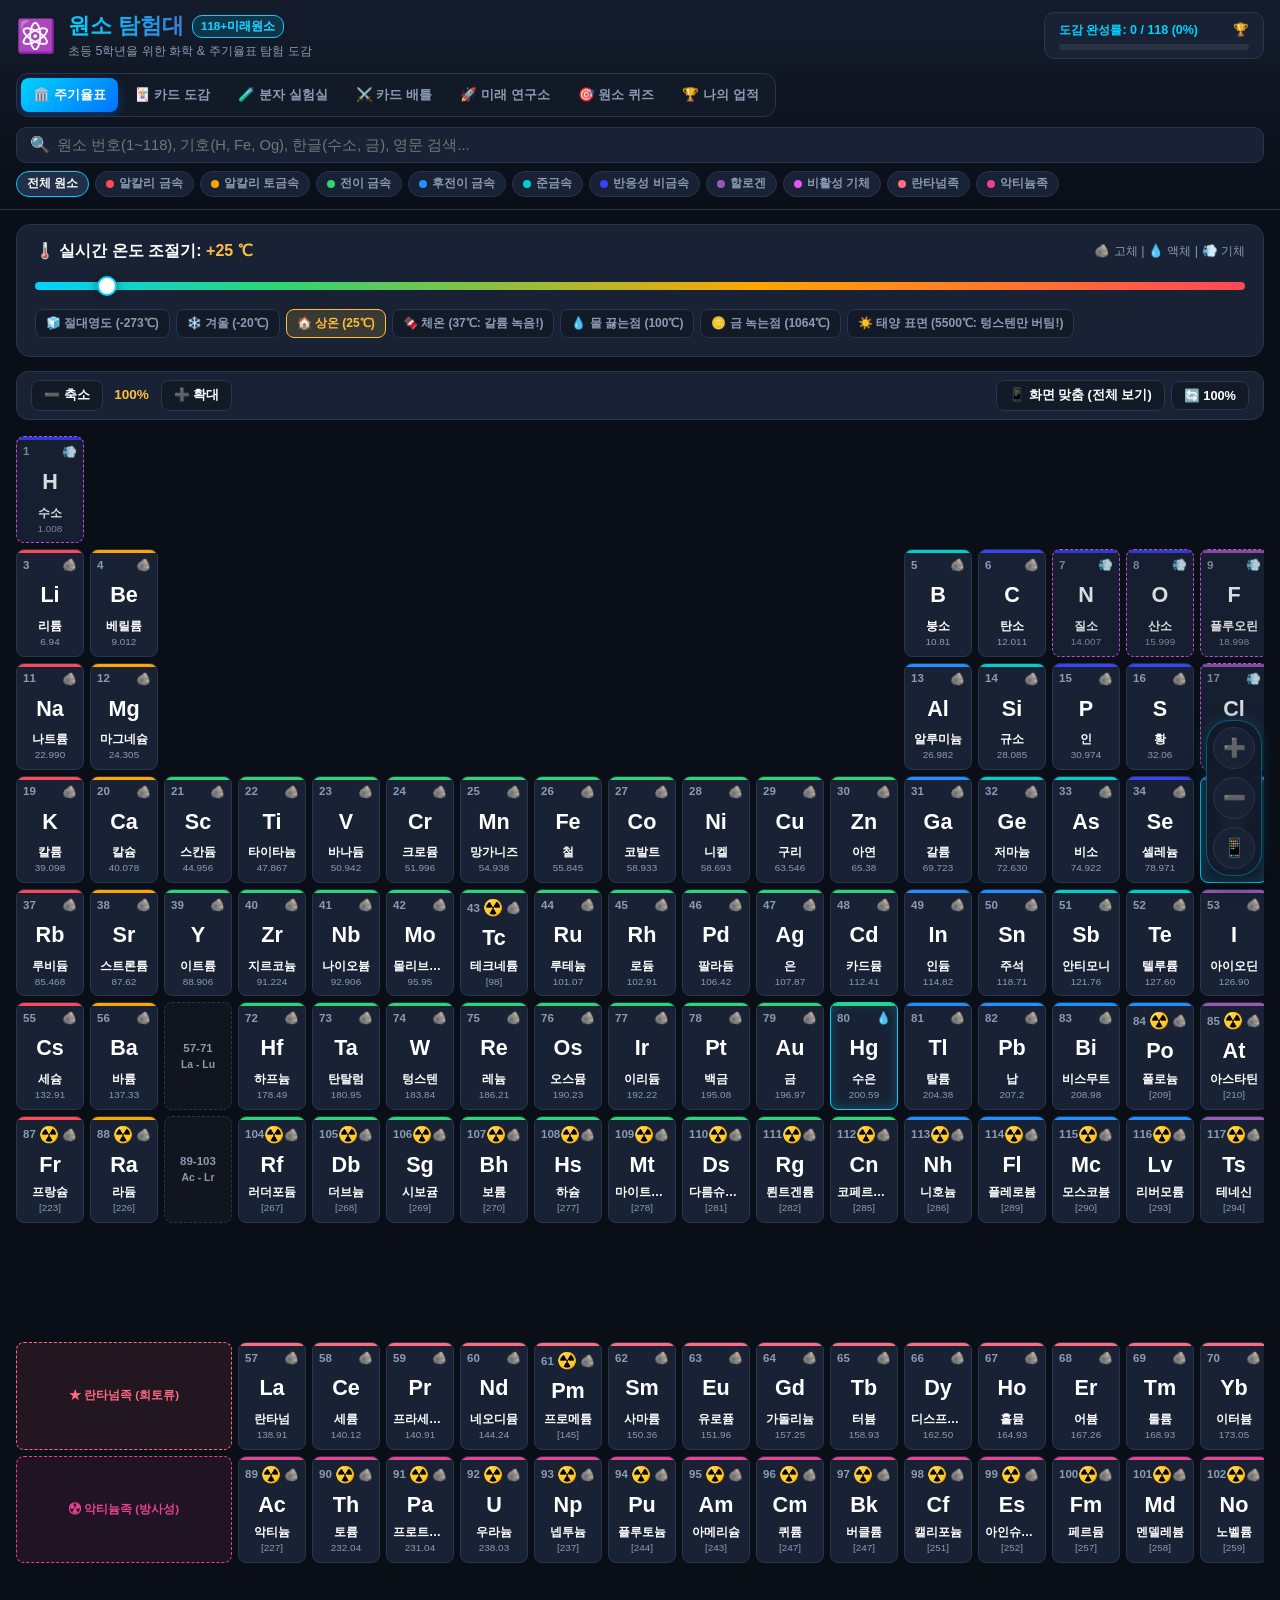
==== commit fba57669: "fix: 48번 카드뮴(Cd) 족(12족) 수정하여 47번 은(Ag) 미노출 오류 해결 (v2.6.1)" ====
--- a/android/app/src/main/assets/www/index.html
+++ b/android/app/src/main/assets/www/index.html
@@ -453,16 +453,16 @@
     </div>
   </div>
 
-  <!-- 자바스크립트 모듈 로드 (캐시 버스팅 적용 v2.6.0) -->
-  <script src="js/elements-data.js?v=2.6.0"></script>
-  <script src="js/temperature-slider.js?v=2.6.0"></script>
-  <script src="js/atom-model.js?v=2.6.0"></script>
-  <script src="js/molecule-lab.js?v=2.6.0"></script>
-  <script src="js/card-battle.js?v=2.6.0"></script>
-  <script src="js/achievements.js?v=2.6.0"></script>
-  <script src="js/periodic-table.js?v=2.6.0"></script>
-  <script src="js/future-lab.js?v=2.6.0"></script>
-  <script src="js/quiz.js?v=2.6.0"></script>
-  <script src="js/app.js?v=2.6.0"></script>
+  <!-- 자바스크립트 모듈 로드 (캐시 버스팅 적용 v2.6.1) -->
+  <script src="js/elements-data.js?v=2.6.1"></script>
+  <script src="js/temperature-slider.js?v=2.6.1"></script>
+  <script src="js/atom-model.js?v=2.6.1"></script>
+  <script src="js/molecule-lab.js?v=2.6.1"></script>
+  <script src="js/card-battle.js?v=2.6.1"></script>
+  <script src="js/achievements.js?v=2.6.1"></script>
+  <script src="js/periodic-table.js?v=2.6.1"></script>
+  <script src="js/future-lab.js?v=2.6.1"></script>
+  <script src="js/quiz.js?v=2.6.1"></script>
+  <script src="js/app.js?v=2.6.1"></script>
 </body>
 </html>
